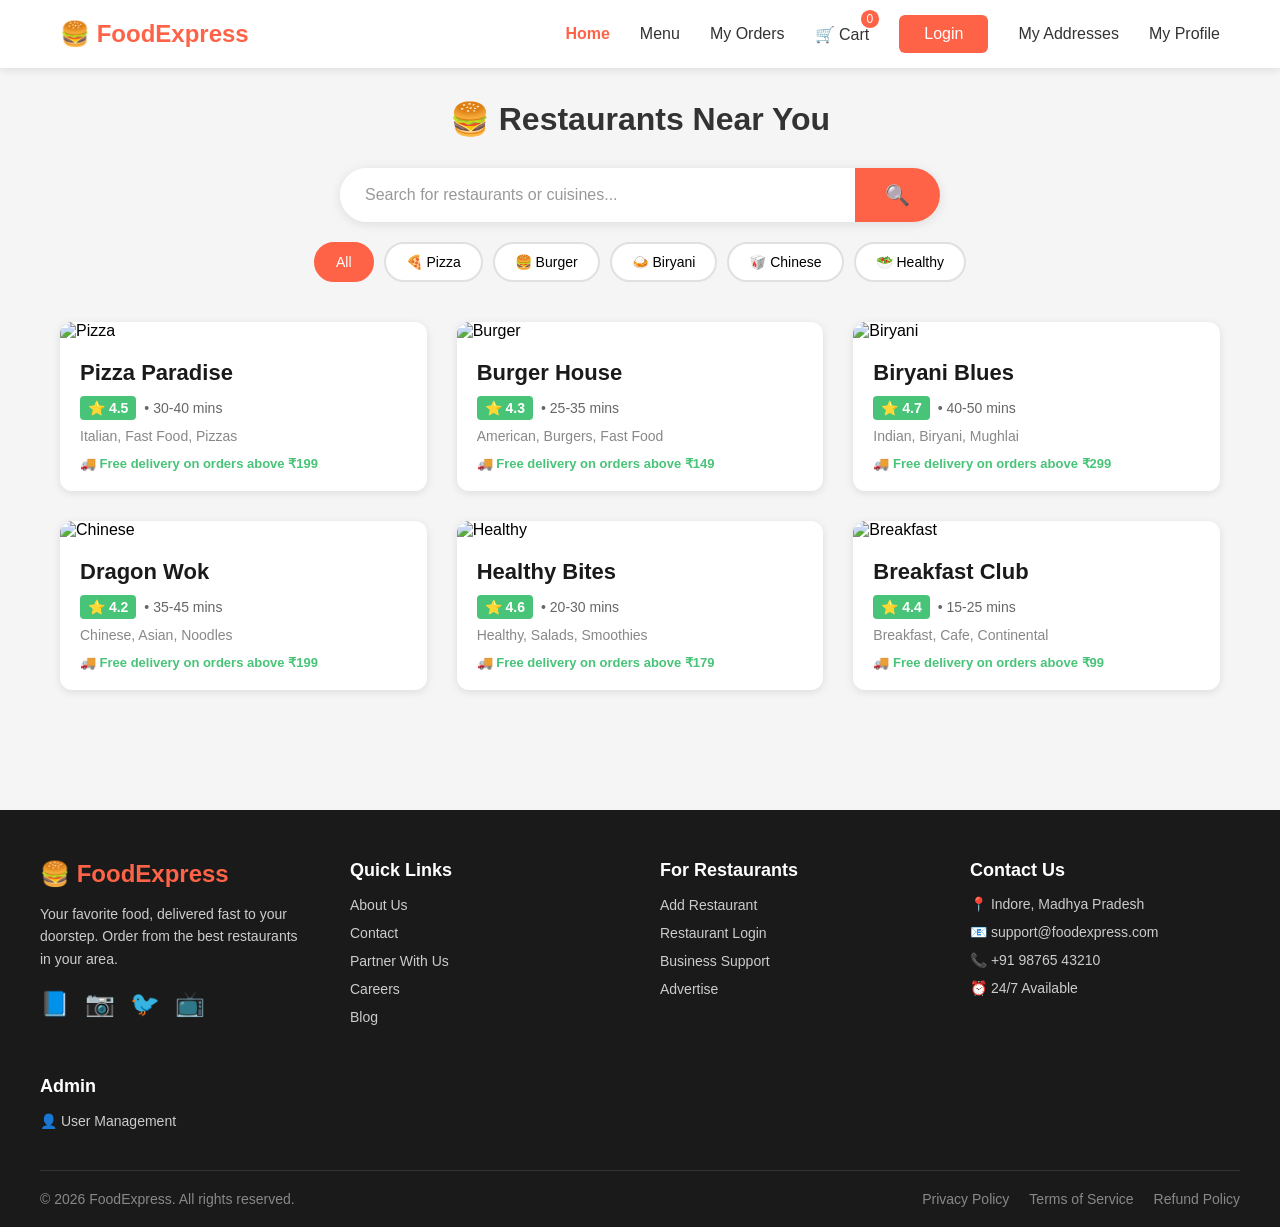
==== index.html @ 0648f010 "Add files via upload" ====
<!DOCTYPE html>
<html lang="en">
<head>
    <meta charset="UTF-8">
    <meta name="viewport" content="width=device-width, initial-scale=1.0">
    <title>My Food Delivery App</title>
    <link rel="stylesheet" href="style.css">
</head>
<body>
    <!-- Navigation Bar -->
    <nav class="navbar">
        <div class="nav-container">
            <div class="logo">
                🍔 FoodExpress
            </div>
            <ul class="nav-menu">
                <li class="nav-item">
                    <a href="#" class="nav-link active">Home</a>
                </li>
                <li class="nav-item">
                    <a href="#" class="nav-link">Menu</a>
                </li>
                <li class="nav-item">
                    <a href="orders.html" class="nav-link">My Orders</a>
                </li>
                <li class="nav-item">
                    <a href="#" class="nav-link cart">
                        🛒 Cart <span class="cart-count">0</span>
                    </a>
                </li>
                <li class="nav-item">
                    <button class="login-btn">Login</button>
                </li>
                <li class="nav-item">
                    <a href="address.html" class="nav-link">My Addresses</a>
                </li>
                <li class="nav-item">
                    <a href="profile.html" class="nav-link">My Profile</a>
                </li>
            </ul>
            <div class="hamburger">
                <span></span>
                <span></span>
                <span></span>
            </div>
        </div>
    </nav>

    <div class="container">
        <h1>🍔 Restaurants Near You</h1>
        
        <!-- Search Bar Section -->
        <div class="search-section">
            <div class="search-bar">
                <input 
                    type="text" 
                    id="searchInput" 
                    placeholder="Search for restaurants or cuisines..."
                    autocomplete="off"
                >
                <button class="search-btn">🔍</button>
            </div>
            <div class="filter-chips">
                <button class="chip active" data-filter="all">All</button>
                <button class="chip" data-filter="pizza">🍕 Pizza</button>
                <button class="chip" data-filter="burger">🍔 Burger</button>
                <button class="chip" data-filter="biryani">🍛 Biryani</button>
                <button class="chip" data-filter="chinese">🥡 Chinese</button>
                <button class="chip" data-filter="healthy">🥗 Healthy</button>
            </div>
        </div>
        
        <div class="restaurant-grid">
            <!-- Restaurant Card 1 -->
            <div class="restaurant-card">
                <img src="https://images.unsplash.com/photo-1513104890138-7c749659a591?w=400" alt="Pizza">
                <div class="card-content">
                    <h2>Pizza Paradise</h2>
                    <div class="rating">
                        <span class="stars">⭐ 4.5</span>
                        <span class="time">• 30-40 mins</span>
                    </div>
                    <p class="cuisine">Italian, Fast Food, Pizzas</p>
                    <p class="delivery">🚚 Free delivery on orders above ₹199</p>
                </div>
            </div>

            <!-- Restaurant Card 2 -->
            <div class="restaurant-card">
                <img src="https://images.unsplash.com/photo-1567620905732-2d1ec7ab7445?w=400" alt="Burger">
                <div class="card-content">
                    <h2>Burger House</h2>
                    <div class="rating">
                        <span class="stars">⭐ 4.3</span>
                        <span class="time">• 25-35 mins</span>
                    </div>
                    <p class="cuisine">American, Burgers, Fast Food</p>
                    <p class="delivery">🚚 Free delivery on orders above ₹149</p>
                </div>
            </div>

            <!-- Restaurant Card 3 -->
            <div class="restaurant-card">
                <img src="https://images.unsplash.com/photo-1565299624946-b28f40a0ae38?w=400" alt="Biryani">
                <div class="card-content">
                    <h2>Biryani Blues</h2>
                    <div class="rating">
                        <span class="stars">⭐ 4.7</span>
                        <span class="time">• 40-50 mins</span>
                    </div>
                    <p class="cuisine">Indian, Biryani, Mughlai</p>
                    <p class="delivery">🚚 Free delivery on orders above ₹299</p>
                </div>
            </div>

            <!-- Restaurant Card 4 -->
            <div class="restaurant-card">
                <img src="https://images.unsplash.com/photo-1562059390-a761a084768e?w=400" alt="Chinese">
                <div class="card-content">
                    <h2>Dragon Wok</h2>
                    <div class="rating">
                        <span class="stars">⭐ 4.2</span>
                        <span class="time">• 35-45 mins</span>
                    </div>
                    <p class="cuisine">Chinese, Asian, Noodles</p>
                    <p class="delivery">🚚 Free delivery on orders above ₹199</p>
                </div>
            </div>

            <!-- Restaurant Card 5 -->
            <div class="restaurant-card">
                <img src="https://images.unsplash.com/photo-1504674900247-0877df9cc836?w=400" alt="Healthy">
                <div class="card-content">
                    <h2>Healthy Bites</h2>
                    <div class="rating">
                        <span class="stars">⭐ 4.6</span>
                        <span class="time">• 20-30 mins</span>
                    </div>
                    <p class="cuisine">Healthy, Salads, Smoothies</p>
                    <p class="delivery">🚚 Free delivery on orders above ₹179</p>
                </div>
            </div>

            <!-- Restaurant Card 6 -->
            <div class="restaurant-card">
                <img src="https://images.unsplash.com/photo-1555939594-58d7cb561ad1?w=400" alt="Breakfast">
                <div class="card-content">
                    <h2>Breakfast Club</h2>
                    <div class="rating">
                        <span class="stars">⭐ 4.4</span>
                        <span class="time">• 15-25 mins</span>
                    </div>
                    <p class="cuisine">Breakfast, Cafe, Continental</p>
                    <p class="delivery">🚚 Free delivery on orders above ₹99</p>
                </div>
            </div>
        </div>
    </div>

    <!-- Footer -->
    <footer class="footer">
        <div class="footer-container">
            <div class="footer-column">
                <h3>🍔 FoodExpress</h3>
                <p>Your favorite food, delivered fast to your doorstep. Order from the best restaurants in your area.</p>
                <div class="social-links">
                    <a href="#" class="social-icon">📘</a>
                    <a href="#" class="social-icon">📷</a>
                    <a href="#" class="social-icon">🐦</a>
                    <a href="#" class="social-icon">📺</a>
                </div>
            </div>

            <div class="footer-column">
                <h4>Quick Links</h4>
                <ul class="footer-links">
                    <li><a href="#">About Us</a></li>
                    <li><a href="#">Contact</a></li>
                    <li><a href="#">Partner With Us</a></li>
                    <li><a href="#">Careers</a></li>
                    <li><a href="#">Blog</a></li>
                </ul>
            </div>

            <div class="footer-column">
                <h4>For Restaurants</h4>
                <ul class="footer-links">
                    <li><a href="#">Add Restaurant</a></li>
                    <li><a href="#">Restaurant Login</a></li>
                    <li><a href="#">Business Support</a></li>
                    <li><a href="#">Advertise</a></li>
                </ul>
            </div>

            <div class="footer-column">
                <h4>Contact Us</h4>
                <ul class="footer-contact">
                    <li>📍 Indore, Madhya Pradesh</li>
                    <li>📧 support@foodexpress.com</li>
                    <li>📞 +91 98765 43210</li>
                    <li>⏰ 24/7 Available</li>
                </ul>
            </div>

            <!-- Add this inside your footer-column or create a new one -->
             <div class="footer-column">
                <h4>Admin</h4>
                <ul class="footer-links">
                    <li><a href="admin.html">👤 User Management</a></li>
                </ul>
             </div>


        </div>

        <div class="footer-bottom">
            <p>&copy; 2026 FoodExpress. All rights reserved.</p>
            <div class="footer-bottom-links">
                <a href="#">Privacy Policy</a>
                <a href="#">Terms of Service</a>
                <a href="#">Refund Policy</a>
            </div>
        </div>
    </footer>

    <!-- Login Modal -->
    <div id="loginModal" class="modal" style="display: none;">
        <div class="modal-content login-modal-content">
            <div class="modal-header">
                <h2>Login / Sign Up</h2>
                <span class="close" onclick="closeLoginModal()">&times;</span>
            </div>
            
            <div class="modal-body">
                <!-- Google Sign In Button -->
                
                
                <!-- Email/Password Form -->
                <form id="loginForm" onsubmit="event.preventDefault();">
                    <input type="email" id="loginEmail" placeholder="Email" required>
                    <input type="password" id="loginPassword" placeholder="Password (min 6 characters)" required>
                    
                    <div class="login-buttons">
                        <button type="button" class="login-submit-btn" onclick="signInWithEmail()">Login</button>
                        <button type="button" class="signup-submit-btn" onclick="signUpWithEmail()">Sign Up</button>
                    </div>
                </form>
                
                <p class="login-note">By continuing, you agree to our Terms of Service and Privacy Policy</p>
            </div>
        </div>
    </div>

<!-- Login Modal -->
    <div id="loginModal" class="modal" style="display: none;">
        <div class="modal-content login-modal-content">
            <div class="modal-header">
                <h2>Login / Sign Up</h2>
                <span class="close" onclick="closeLoginModal()">&times;</span>
            </div>
            
            <div class="modal-body">
                <p style="color: #666; margin-bottom: 20px; font-size: 14px;">
                    Create an account or login to save your orders and cart
                </p>
                
                <!-- Email/Password Form -->
                <form id="loginForm" onsubmit="event.preventDefault();">
                    <input type="email" id="loginEmail" placeholder="Email" required>
                    <input type="password" id="loginPassword" placeholder="Password (min 6 characters)" required>
                    
                    <div class="login-buttons">
                        <button type="button" class="login-submit-btn" onclick="signInWithEmail()">Login</button>
                        <button type="button" class="signup-submit-btn" onclick="signUpWithEmail()">Sign Up</button>
                    </div>
                </form>
                
                <p class="login-note">Your data is stored locally in your browser</p>
            </div>
        </div>
    </div>

    <!-- Simple Auth System (No Firebase!) -->
    <script src="auth.js"></script>
    <script src="script.js"></script>
</body>
</html>
---- style.css ----
/* Reset and basic styling */
* {
    margin: 0;
    padding: 0;
    box-sizing: border-box;
}

body {
    font-family: Arial, sans-serif;
    background-color: #f5f5f5;
    padding-top: 80px; /* Space for fixed navbar */
}

/* Navigation Bar */
.navbar {
    background-color: white;
    box-shadow: 0 2px 8px rgba(0,0,0,0.1);
    position: fixed;
    top: 0;
    left: 0;
    right: 0;
    z-index: 1000;
}

.nav-container {
    max-width: 1200px;
    margin: 0 auto;
    display: flex;
    justify-content: space-between;
    align-items: center;
    padding: 15px 20px;
}

.logo {
    font-size: 24px;
    font-weight: bold;
    color: #ff6347;
}

.nav-menu {
    display: flex;
    list-style: none;
    gap: 30px;
    align-items: center;
}

.nav-item {
    position: relative;
}
/* Search Section */
.search-section {
    margin-bottom: 40px;
}

.search-bar {
    display: flex;
    max-width: 600px;
    margin: 0 auto 20px;
    background: white;
    border-radius: 30px;
    overflow: hidden;
    box-shadow: 0 2px 12px rgba(0,0,0,0.1);
}

#searchInput {
    flex: 1;
    border: none;
    padding: 15px 25px;
    font-size: 16px;
    outline: none;
}

#searchInput::placeholder {
    color: #999;
}

.search-btn {
    background-color: #ff6347;
    color: white;
    border: none;
    padding: 15px 30px;
    font-size: 20px;
    cursor: pointer;
    transition: background-color 0.3s ease;
}

.search-btn:hover {
    background-color: #ff4520;
}

/* Filter Chips */
.filter-chips {
    display: flex;
    gap: 10px;
    justify-content: center;
    flex-wrap: wrap;
}

.chip {
    background-color: white;
    border: 2px solid #e0e0e0;
    padding: 10px 20px;
    border-radius: 25px;
    font-size: 14px;
    cursor: pointer;
    transition: all 0.3s ease;
}

.chip:hover {
    border-color: #ff6347;
    transform: translateY(-2px);
}

.chip.active {
    background-color: #ff6347;
    color: white;
    border-color: #ff6347;
}

/* Hidden class for filtering */
.hidden {
    display: none !important;
}
.nav-link {
    text-decoration: none;
    color: #333;
    font-size: 16px;
    transition: color 0.3s ease;
    padding: 8px 0;
}

.nav-link:hover {
    color: #ff6347;
}

.nav-link.active {
    color: #ff6347;
    font-weight: bold;
}

.cart {
    position: relative;
}

.cart-count {
    background-color: #ff6347;
    color: white;
    border-radius: 50%;
    padding: 2px 6px;
    font-size: 12px;
    position: absolute;
    top: -8px;
    right: -10px;
}

.login-btn {
    background-color: #ff6347;
    color: white;
    border: none;
    padding: 10px 25px;
    border-radius: 6px;
    font-size: 16px;
    cursor: pointer;
    transition: background-color 0.3s ease;
}

.login-btn:hover {
    background-color: #ff4520;
}

/* Hamburger Menu (for mobile) */
.hamburger {
    display: none;
    flex-direction: column;
    cursor: pointer;
}

.hamburger span {
    width: 25px;
    height: 3px;
    background-color: #333;
    margin: 3px 0;
    transition: 0.3s;
}

/* Container */
.container {
    max-width: 1200px;
    margin: 0 auto;
    padding: 20px;
}

h1 {
    color: #333;
    margin-bottom: 30px;
    font-size: 32px;
    text-align: center;
}

/* Grid Layout for Restaurant Cards */
.restaurant-grid {
    display: grid;
    grid-template-columns: repeat(auto-fill, minmax(350px, 1fr));
    gap: 30px;
    margin-bottom: 40px;
}

/* Restaurant Card Styling */
.restaurant-card {
    background: white;
    border-radius: 12px;
    overflow: hidden;
    box-shadow: 0 2px 8px rgba(0,0,0,0.1);
    transition: transform 0.3s ease, box-shadow 0.3s ease;
    cursor: pointer;
}

.restaurant-card:hover {
    transform: translateY(-5px);
    box-shadow: 0 4px 16px rgba(0,0,0,0.15);
}

.restaurant-card img {
    width: 100%;
    height: 220px;
    object-fit: cover;
}

.card-content {
    padding: 20px;
}

.card-content h2 {
    color: #1a1a1a;
    font-size: 22px;
    margin-bottom: 10px;
}

.rating {
    display: flex;
    align-items: center;
    margin-bottom: 8px;
    color: #666;
}

.stars {
    background-color: #48c479;
    color: white;
    padding: 4px 8px;
    border-radius: 4px;
    font-size: 14px;
    margin-right: 8px;
    font-weight: bold;
}

.time {
    font-size: 14px;
}

.cuisine {
    color: #888;
    font-size: 14px;
    margin-bottom: 12px;
}

.delivery {
    color: #48c479;
    font-size: 13px;
    font-weight: bold;
}

/* Responsive Design */
@media (max-width: 768px) {
    .nav-menu {
        display: none;
    }
    
    .hamburger {
        display: flex;
    }
    
    .restaurant-grid {
        grid-template-columns: 1fr;
    }
    
    h1 {
        font-size: 24px;
    }
}
/* Footer Styling */
.footer {
    background-color: #1a1a1a;
    color: #ffffff;
    padding: 50px 20px 20px;
    margin-top: 60px;
}

.footer-container {
    max-width: 1200px;
    margin: 0 auto;
    display: grid;
    grid-template-columns: repeat(auto-fit, minmax(250px, 1fr));
    gap: 40px;
    margin-bottom: 30px;
}

.footer-column h3 {
    color: #ff6347;
    font-size: 24px;
    margin-bottom: 15px;
}

.footer-column h4 {
    color: #ffffff;
    font-size: 18px;
    margin-bottom: 15px;
}

.footer-column p {
    color: #cccccc;
    line-height: 1.6;
    margin-bottom: 20px;
    font-size: 14px;
}

.social-links {
    display: flex;
    gap: 15px;
}

.social-icon {
    font-size: 24px;
    text-decoration: none;
    transition: transform 0.3s ease;
    display: inline-block;
}

.social-icon:hover {
    transform: scale(1.2);
}

.footer-links {
    list-style: none;
}

.footer-links li {
    margin-bottom: 10px;
}

.footer-links a {
    color: #cccccc;
    text-decoration: none;
    font-size: 14px;
    transition: color 0.3s ease;
}

.footer-links a:hover {
    color: #ff6347;
}

.footer-contact {
    list-style: none;
}

.footer-contact li {
    color: #cccccc;
    margin-bottom: 12px;
    font-size: 14px;
}

/* Footer Bottom */
.footer-bottom {
    border-top: 1px solid #333;
    padding-top: 20px;
    max-width: 1200px;
    margin: 0 auto;
    display: flex;
    justify-content: space-between;
    align-items: center;
    flex-wrap: wrap;
    gap: 20px;
}

.footer-bottom p {
    color: #888;
    font-size: 14px;
    margin: 0;
}

.footer-bottom-links {
    display: flex;
    gap: 20px;
}

.footer-bottom-links a {
    color: #888;
    text-decoration: none;
    font-size: 14px;
    transition: color 0.3s ease;
}

.footer-bottom-links a:hover {
    color: #ff6347;
}

/* Responsive Footer */
@media (max-width: 768px) {
    .footer-container {
        grid-template-columns: 1fr;
        gap: 30px;
    }
    
    .footer-bottom {
        flex-direction: column;
        text-align: center;
    }
    
    .footer-bottom-links {
        flex-direction: column;
        gap: 10px;
    }
}
/* Modal Base Styles - FIXED */
.modal {
    display: none; /* Hidden by default */
    position: fixed;
    z-index: 99999;
    left: 0;
    top: 0;
    width: 100%;
    height: 100%;
    background-color: rgba(0,0,0,0.5);
    align-items: center;
    justify-content: center;
}

/* When modal has inline style display:flex, show it */
#loginModal[style*="display: flex"] {
    display: flex !important;
}

.modal-content {
    background-color: white;
    border-radius: 12px;
    width: 90%;
    max-width: 500px;
    max-height: 90vh;
    overflow-y: auto;
    box-shadow: 0 10px 40px rgba(0,0,0,0.3);
    position: relative;
    margin: auto;
}

.modal-header {
    padding: 20px 25px;
    border-bottom: 1px solid #f0f0f0;
    display: flex;
    justify-content: space-between;
    align-items: center;
}

.modal-header h2 {
    margin: 0;
    font-size: 24px;
}

.close {
    font-size: 32px;
    font-weight: bold;
    color: #999;
    cursor: pointer;
    line-height: 1;
}

.close:hover {
    color: #333;
}

.modal-body {
    padding: 25px;
}

/* Login Modal Specific Styles */
.login-modal-content {
    max-width: 450px;
}

#loginForm input {
    width: 100%;
    padding: 12px;
    margin-bottom: 15px;
    border: 1px solid #ddd;
    border-radius: 8px;
    font-size: 14px;
    box-sizing: border-box;
}

#loginForm input:focus {
    outline: none;
    border-color: #ff6347;
}

.login-buttons {
    display: grid;
    grid-template-columns: 1fr 1fr;
    gap: 10px;
    margin-bottom: 15px;
}

.login-submit-btn,
.signup-submit-btn {
    padding: 12px;
    border: none;
    border-radius: 8px;
    font-size: 16px;
    font-weight: bold;
    cursor: pointer;
    transition: all 0.3s ease;
}

.login-submit-btn {
    background-color: #ff6347;
    color: white;
}

.login-submit-btn:hover {
    background-color: #ff4520;
}

.signup-submit-btn {
    background-color: white;
    color: #ff6347;
    border: 2px solid #ff6347;
}

.signup-submit-btn:hover {
    background-color: #fff5f3;
}

.login-note {
    font-size: 12px;
    color: #888;
    text-align: center;
    margin-top: 15px;
}
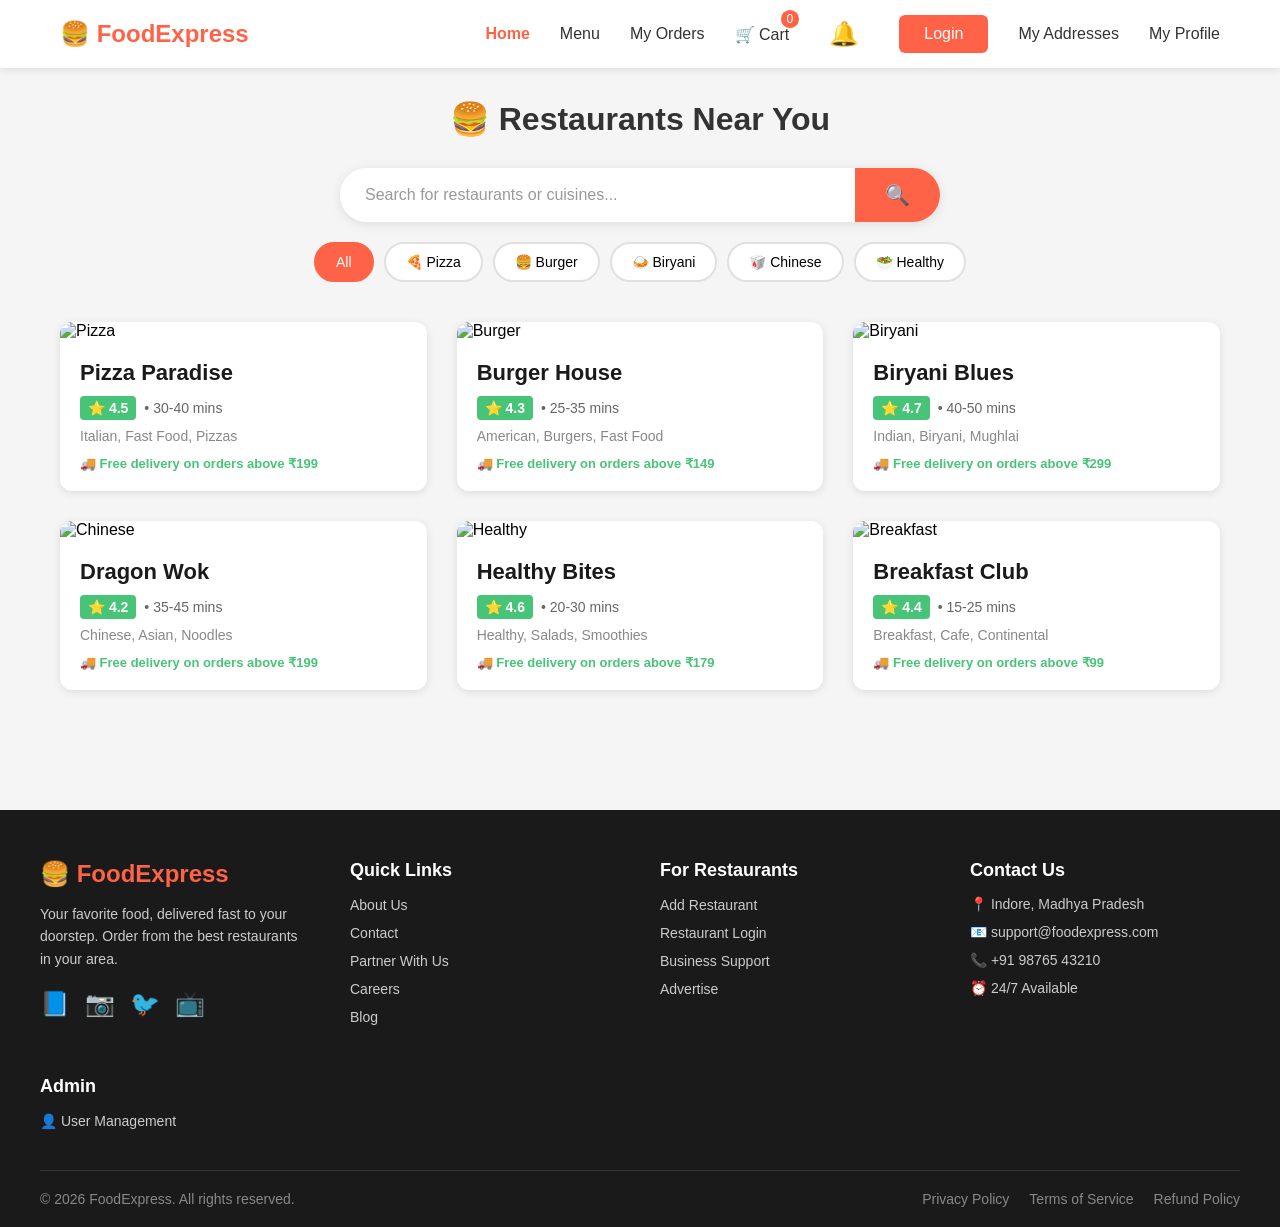
==== commit 735d9499: "Add files via upload" ====
--- a/index.html
+++ b/index.html
@@ -5,6 +5,7 @@
     <meta name="viewport" content="width=device-width, initial-scale=1.0">
     <title>My Food Delivery App</title>
     <link rel="stylesheet" href="style.css">
+    <link rel="stylesheet" href="notification-styles.css">
 </head>
 <body>
     <!-- Navigation Bar -->
@@ -28,6 +29,27 @@
                         🛒 Cart <span class="cart-count">0</span>
                     </a>
                 </li>
+                <!-- Notification Bell -->
+<li class="nav-item">
+    <div class="notification-wrapper">
+        <button class="notification-bell" onclick="toggleNotificationDropdown()">
+            🔔
+            <span class="notification-badge" id="notificationBadge" style="display: none;">0</span>
+        </button>
+        <div class="notification-dropdown" id="notificationDropdown">
+            <div class="notification-header">
+                <h3>🔔 Notifications</h3>
+                <div class="notification-header-actions">
+                    <button class="notification-header-btn" onclick="markAllNotificationsRead()">Mark all read</button>
+                    <button class="notification-header-btn" onclick="clearAllNotifications()">Clear</button>
+                </div>
+            </div>
+            <div class="notification-list" id="notificationList">
+                <!-- Notifications will be loaded here -->
+            </div>
+        </div>
+    </div>
+</li>
                 <li class="nav-item">
                     <button class="login-btn">Login</button>
                 </li>
@@ -283,5 +305,6 @@
     <!-- Simple Auth System (No Firebase!) -->
     <script src="auth.js"></script>
     <script src="script.js"></script>
+    <script src="notifications.js"></script>
 </body>
 </html>   
--- a/notification-styles.css
+++ b/notification-styles.css
@@ -0,0 +1,247 @@
+/* Notification Bell in Navbar */
+.notification-wrapper {
+    position: relative;
+    display: inline-block;
+}
+
+.notification-bell {
+    background: none;
+    border: none;
+    font-size: 24px;
+    cursor: pointer;
+    position: relative;
+    padding: 5px 10px;
+    transition: transform 0.3s;
+}
+
+.notification-bell:hover {
+    transform: scale(1.1);
+}
+
+.notification-badge {
+    position: absolute;
+    top: 0;
+    right: 0;
+    background-color: #ff6347;
+    color: white;
+    font-size: 10px;
+    font-weight: bold;
+    min-width: 18px;
+    height: 18px;
+    border-radius: 50%;
+    display: flex;
+    align-items: center;
+    justify-content: center;
+    border: 2px solid white;
+}
+
+/* Notification Dropdown */
+.notification-dropdown {
+    position: absolute;
+    top: 100%;
+    right: 0;
+    width: 350px;
+    max-height: 450px;
+    background: white;
+    border-radius: 12px;
+    box-shadow: 0 4px 20px rgba(0,0,0,0.15);
+    z-index: 99999;
+    display: none;
+    overflow: hidden;
+}
+
+.notification-header {
+    display: flex;
+    justify-content: space-between;
+    align-items: center;
+    padding: 15px 20px;
+    border-bottom: 1px solid #f0f0f0;
+    background: linear-gradient(135deg, #667eea 0%, #764ba2 100%);
+    color: white;
+}
+
+.notification-header h3 {
+    margin: 0;
+    font-size: 16px;
+}
+
+.notification-header-actions {
+    display: flex;
+    gap: 10px;
+}
+
+.notification-header-btn {
+    background: rgba(255,255,255,0.2);
+    border: none;
+    color: white;
+    padding: 5px 10px;
+    border-radius: 5px;
+    font-size: 12px;
+    cursor: pointer;
+    transition: background 0.3s;
+}
+
+.notification-header-btn:hover {
+    background: rgba(255,255,255,0.3);
+}
+
+/* Notification List */
+.notification-list {
+    max-height: 350px;
+    overflow-y: auto;
+}
+
+.notification-item {
+    display: flex;
+    align-items: flex-start;
+    gap: 12px;
+    padding: 15px 20px;
+    border-bottom: 1px solid #f0f0f0;
+    cursor: pointer;
+    transition: background 0.3s;
+    position: relative;
+}
+
+.notification-item:hover {
+    background-color: #f9f9f9;
+}
+
+.notification-item.unread {
+    background-color: #fff5f3;
+}
+
+.notification-item.unread:hover {
+    background-color: #ffebe6;
+}
+
+.notification-icon {
+    font-size: 24px;
+    flex-shrink: 0;
+}
+
+.notification-content {
+    flex: 1;
+    min-width: 0;
+}
+
+.notification-title {
+    font-weight: bold;
+    color: #333;
+    font-size: 14px;
+    margin-bottom: 4px;
+}
+
+.notification-message {
+    color: #666;
+    font-size: 13px;
+    line-height: 1.4;
+    margin-bottom: 4px;
+    overflow: hidden;
+    text-overflow: ellipsis;
+    display: -webkit-box;
+    -webkit-line-clamp: 2;
+    -webkit-box-orient: vertical;
+}
+
+.notification-time {
+    color: #999;
+    font-size: 11px;
+}
+
+.notification-dot {
+    width: 8px;
+    height: 8px;
+    background-color: #ff6347;
+    border-radius: 50%;
+    flex-shrink: 0;
+    margin-top: 5px;
+}
+
+/* Empty State */
+.notification-empty {
+    text-align: center;
+    padding: 40px 20px;
+    color: #888;
+}
+
+.notification-empty-icon {
+    font-size: 50px;
+    margin-bottom: 10px;
+    opacity: 0.5;
+}
+
+.notification-empty p {
+    margin: 0;
+    font-size: 14px;
+}
+
+/* Notification Toast */
+.notification-toast {
+    position: fixed;
+    top: -100px;
+    right: 20px;
+    background: white;
+    border-radius: 12px;
+    box-shadow: 0 4px 20px rgba(0,0,0,0.2);
+    display: flex;
+    align-items: center;
+    gap: 12px;
+    padding: 15px 20px;
+    max-width: 350px;
+    z-index: 999999;
+    transition: top 0.3s ease;
+    border-left: 4px solid #ff6347;
+}
+
+.notification-toast.show {
+    top: 20px;
+}
+
+.toast-icon {
+    font-size: 28px;
+    flex-shrink: 0;
+}
+
+.toast-content {
+    flex: 1;
+    min-width: 0;
+}
+
+.toast-title {
+    font-weight: bold;
+    color: #333;
+    font-size: 14px;
+    margin-bottom: 3px;
+}
+
+.toast-message {
+    color: #666;
+    font-size: 13px;
+    line-height: 1.3;
+}
+
+.toast-close {
+    font-size: 24px;
+    color: #999;
+    cursor: pointer;
+    line-height: 1;
+    padding: 0 5px;
+}
+
+.toast-close:hover {
+    color: #333;
+}
+
+/* Responsive */
+@media (max-width: 768px) {
+    .notification-dropdown {
+        width: 300px;
+        right: -50px;
+    }
+    
+    .notification-toast {
+        right: 10px;
+        left: 10px;
+        max-width: none;
+    }
+}
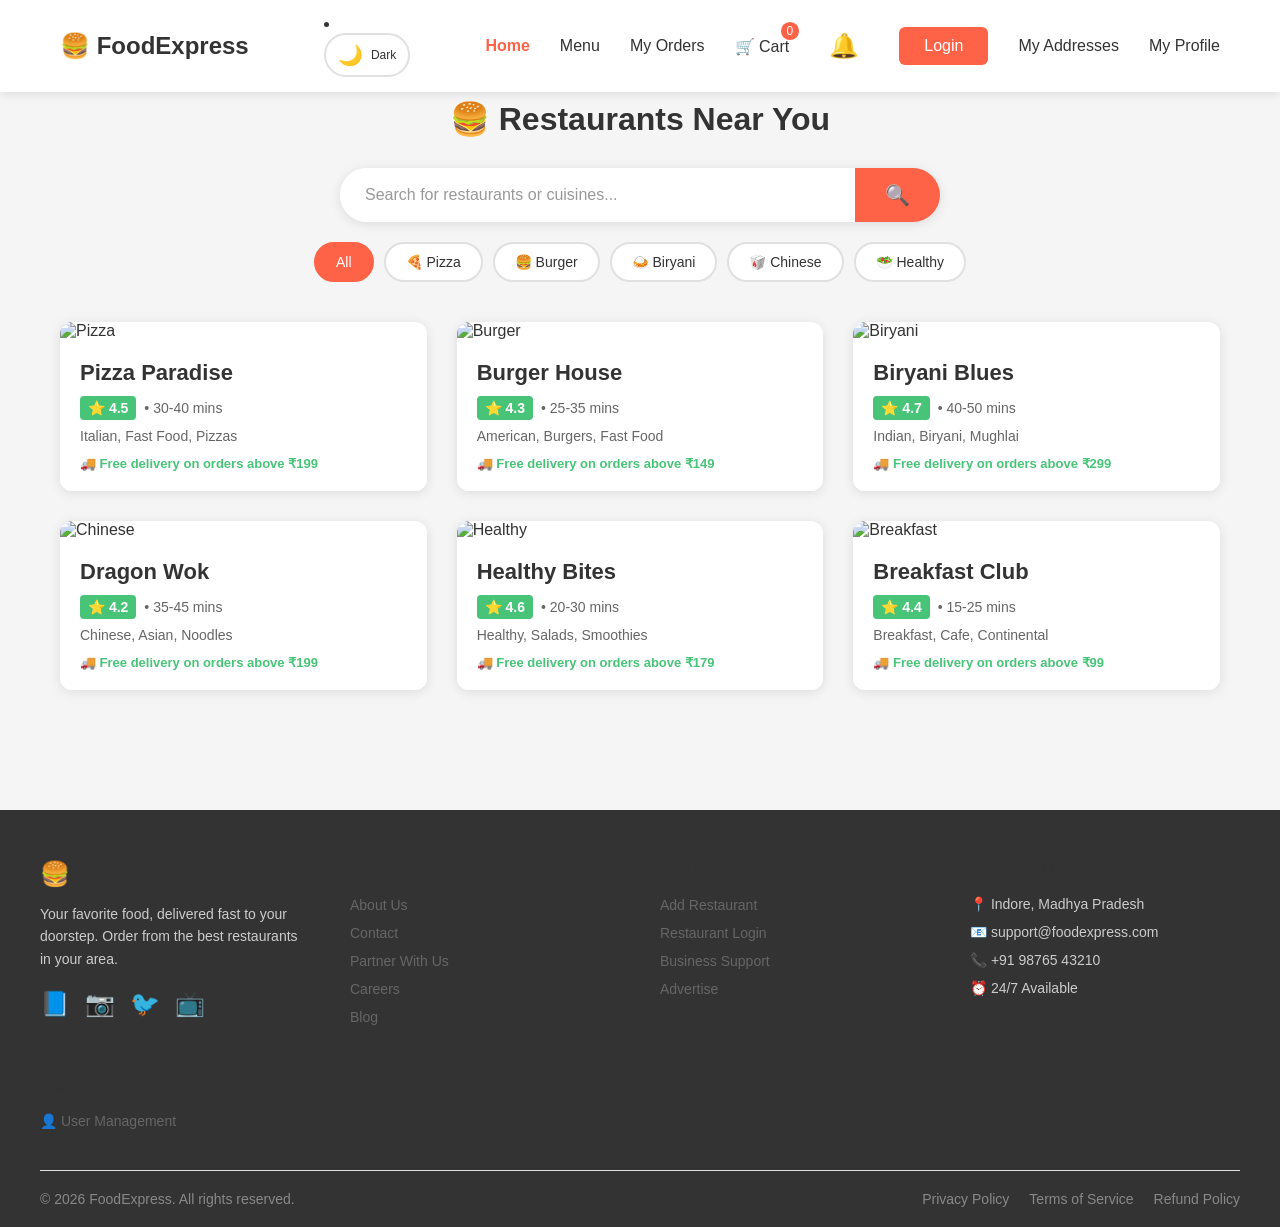
==== commit 4de6fcf5: "Add files via upload" ====
--- a/index.html
+++ b/index.html
@@ -6,6 +6,7 @@
     <title>My Food Delivery App</title>
     <link rel="stylesheet" href="style.css">
     <link rel="stylesheet" href="notification-styles.css">
+    <link rel="stylesheet" href="dark-mode.css">
 </head>
 <body>
     <!-- Navigation Bar -->
@@ -14,6 +15,13 @@
             <div class="logo">
                 🍔 FoodExpress
             </div>
+            <!-- Theme Toggle -->
+<li class="nav-item">
+    <button class="theme-toggle" onclick="toggleTheme()" title="Toggle Dark/Light Mode">
+        <span class="theme-toggle-icon" id="themeToggleIcon">🌙</span>
+        <span class="theme-toggle-text" id="themeToggleText">Dark</span>
+    </button>
+</li>
             <ul class="nav-menu">
                 <li class="nav-item">
                     <a href="#" class="nav-link active">Home</a>
@@ -306,5 +314,6 @@
     <script src="auth.js"></script>
     <script src="script.js"></script>
     <script src="notifications.js"></script>
+    <script src="dark-mode.js"></script>
 </body>
 </html>   
--- a/dark-mode.css
+++ b/dark-mode.css
@@ -0,0 +1,505 @@
+/* ==================== DARK MODE STYLES ==================== */
+
+/* CSS Variables for Theme Colors */
+:root {
+    /* Light Mode (Default) */
+    --bg-primary: #ffffff;
+    --bg-secondary: #f5f5f5;
+    --bg-card: #ffffff;
+    --bg-navbar: #ffffff;
+    --bg-footer: #333333;
+    --bg-modal: #ffffff;
+    --bg-input: #ffffff;
+    
+    --text-primary: #333333;
+    --text-secondary: #666666;
+    --text-muted: #888888;
+    --text-inverse: #ffffff;
+    
+    --border-color: #e0e0e0;
+    --shadow-color: rgba(0, 0, 0, 0.1);
+    
+    --accent-color: #ff6347;
+    --accent-hover: #ff4520;
+    
+    --success-color: #48c479;
+    --warning-color: #ffc107;
+    --danger-color: #ff4444;
+}
+
+/* Dark Mode Variables */
+[data-theme="dark"] {
+    --bg-primary: #1a1a2e;
+    --bg-secondary: #16213e;
+    --bg-card: #1f2940;
+    --bg-navbar: #0f0f1a;
+    --bg-footer: #0a0a14;
+    --bg-modal: #1f2940;
+    --bg-input: #2a3a5a;
+    
+    --text-primary: #e8e8e8;
+    --text-secondary: #b0b0b0;
+    --text-muted: #808080;
+    --text-inverse: #1a1a2e;
+    
+    --border-color: #3a4a6a;
+    --shadow-color: rgba(0, 0, 0, 0.3);
+}
+
+/* ==================== THEME TOGGLE BUTTON ==================== */
+
+.theme-toggle {
+    background: none;
+    border: 2px solid var(--border-color);
+    border-radius: 50px;
+    padding: 8px 12px;
+    cursor: pointer;
+    display: flex;
+    align-items: center;
+    gap: 8px;
+    font-size: 18px;
+    transition: all 0.3s ease;
+    color: var(--text-primary);
+    background-color: var(--bg-card);
+}
+
+.theme-toggle:hover {
+    border-color: var(--accent-color);
+    transform: scale(1.05);
+}
+
+.theme-toggle-icon {
+    font-size: 20px;
+    transition: transform 0.5s ease;
+}
+
+[data-theme="dark"] .theme-toggle-icon {
+    transform: rotate(360deg);
+}
+
+.theme-toggle-text {
+    font-size: 12px;
+    font-weight: 500;
+    display: none;
+}
+
+@media (min-width: 768px) {
+    .theme-toggle-text {
+        display: inline;
+    }
+}
+
+/* ==================== APPLY THEME TO ELEMENTS ==================== */
+
+/* Body */
+body {
+    background-color: var(--bg-secondary);
+    color: var(--text-primary);
+    transition: background-color 0.3s ease, color 0.3s ease;
+}
+
+/* Navbar */
+.navbar {
+    background-color: var(--bg-navbar);
+    box-shadow: 0 2px 10px var(--shadow-color);
+    transition: background-color 0.3s ease;
+}
+
+.nav-link {
+    color: var(--text-primary) !important;
+}
+
+.nav-link:hover {
+    color: var(--accent-color) !important;
+}
+
+.nav-link.active {
+    color: var(--accent-color) !important;
+}
+
+.logo {
+    color: var(--text-primary);
+}
+
+/* Container */
+.container {
+    background-color: var(--bg-secondary);
+}
+
+.container h1 {
+    color: var(--text-primary);
+}
+
+/* Restaurant Cards */
+.restaurant-card {
+    background-color: var(--bg-card);
+    box-shadow: 0 2px 12px var(--shadow-color);
+    transition: background-color 0.3s ease, box-shadow 0.3s ease;
+}
+
+.restaurant-card:hover {
+    box-shadow: 0 4px 20px var(--shadow-color);
+}
+
+.restaurant-card h2 {
+    color: var(--text-primary);
+}
+
+.restaurant-card .cuisine {
+    color: var(--text-secondary);
+}
+
+.restaurant-card .delivery {
+    color: var(--success-color);
+}
+
+.card-content {
+    background-color: var(--bg-card);
+}
+
+/* Search Section */
+.search-section {
+    background-color: var(--bg-secondary);
+}
+
+.search-bar input {
+    background-color: var(--bg-input);
+    color: var(--text-primary);
+    border-color: var(--border-color);
+}
+
+.search-bar input::placeholder {
+    color: var(--text-muted);
+}
+
+.search-bar input:focus {
+    border-color: var(--accent-color);
+}
+
+/* Filter Chips */
+.chip {
+    background-color: var(--bg-card);
+    color: var(--text-primary);
+    border-color: var(--border-color);
+}
+
+.chip:hover {
+    border-color: var(--accent-color);
+}
+
+.chip.active {
+    background-color: var(--accent-color);
+    color: white;
+    border-color: var(--accent-color);
+}
+
+/* Footer */
+.footer {
+    background-color: var(--bg-footer);
+    color: var(--text-secondary);
+}
+
+.footer h3, .footer h4 {
+    color: var(--text-primary);
+}
+
+.footer-links a {
+    color: var(--text-secondary);
+}
+
+.footer-links a:hover {
+    color: var(--accent-color);
+}
+
+.footer-bottom {
+    border-top-color: var(--border-color);
+}
+
+/* Modals */
+.modal-content {
+    background-color: var(--bg-modal);
+    color: var(--text-primary);
+}
+
+.modal-header {
+    border-bottom-color: var(--border-color);
+}
+
+.modal-header h2 {
+    color: var(--text-primary);
+}
+
+/* Forms & Inputs */
+input, textarea, select {
+    background-color: var(--bg-input);
+    color: var(--text-primary);
+    border-color: var(--border-color);
+}
+
+input:focus, textarea:focus, select:focus {
+    border-color: var(--accent-color);
+}
+
+input::placeholder, textarea::placeholder {
+    color: var(--text-muted);
+}
+
+/* Buttons */
+.login-btn {
+    background-color: var(--accent-color);
+    color: white;
+}
+
+.login-btn:hover {
+    background-color: var(--accent-hover);
+}
+
+/* Menu Items */
+.menu-item {
+    background-color: var(--bg-card);
+    border-color: var(--border-color);
+}
+
+.menu-item h3 {
+    color: var(--text-primary);
+}
+
+.menu-item .item-description {
+    color: var(--text-secondary);
+}
+
+/* Cart Summary */
+.cart-summary {
+    background-color: var(--bg-card);
+    box-shadow: 0 2px 12px var(--shadow-color);
+}
+
+.cart-summary h3 {
+    color: var(--text-primary);
+}
+
+.cart-item {
+    border-bottom-color: var(--border-color);
+}
+
+/* Restaurant Header */
+.restaurant-header {
+    background: linear-gradient(135deg, var(--bg-card) 0%, var(--bg-secondary) 100%);
+}
+
+.restaurant-header h1 {
+    color: var(--text-primary);
+}
+
+.restaurant-header p {
+    color: var(--text-secondary);
+}
+
+/* Reviews Section */
+.reviews-section {
+    background-color: var(--bg-card);
+}
+
+.reviews-section h2 {
+    color: var(--text-primary);
+}
+
+.review-card {
+    border-bottom-color: var(--border-color);
+}
+
+.reviewer-name {
+    color: var(--text-primary);
+}
+
+.review-text {
+    color: var(--text-secondary);
+}
+
+/* Orders Page */
+.order-card {
+    background-color: var(--bg-card);
+    box-shadow: 0 2px 12px var(--shadow-color);
+}
+
+.order-body {
+    background-color: var(--bg-card);
+}
+
+.order-restaurant {
+    color: var(--text-primary);
+}
+
+.order-item {
+    color: var(--text-secondary);
+}
+
+/* Address Page */
+.address-card {
+    background-color: var(--bg-card);
+    box-shadow: 0 2px 12px var(--shadow-color);
+}
+
+.address-details {
+    color: var(--text-secondary);
+}
+
+.address-name {
+    color: var(--text-primary);
+}
+
+/* Profile Page */
+.profile-card {
+    background-color: var(--bg-card);
+    box-shadow: 0 2px 12px var(--shadow-color);
+}
+
+.profile-card-body {
+    background-color: var(--bg-card);
+}
+
+.profile-section-title {
+    color: var(--text-primary);
+}
+
+.profile-info-label {
+    color: var(--text-muted);
+}
+
+.profile-info-value {
+    color: var(--text-primary);
+}
+
+.quick-link {
+    background-color: var(--bg-secondary);
+    color: var(--text-primary);
+}
+
+.quick-link:hover {
+    background-color: var(--bg-input);
+}
+
+.danger-zone {
+    background-color: rgba(255, 68, 68, 0.1);
+    border-color: rgba(255, 68, 68, 0.3);
+}
+
+/* Stat Items */
+.stat-item {
+    border-color: var(--border-color);
+}
+
+.stat-number {
+    color: var(--accent-color);
+}
+
+.stat-label {
+    color: var(--text-muted);
+}
+
+/* Notifications */
+.notification-dropdown {
+    background-color: var(--bg-card);
+    box-shadow: 0 4px 20px var(--shadow-color);
+}
+
+.notification-item {
+    border-bottom-color: var(--border-color);
+}
+
+.notification-item:hover {
+    background-color: var(--bg-secondary);
+}
+
+.notification-item.unread {
+    background-color: rgba(255, 99, 71, 0.1);
+}
+
+.notification-title {
+    color: var(--text-primary);
+}
+
+.notification-message {
+    color: var(--text-secondary);
+}
+
+.notification-time {
+    color: var(--text-muted);
+}
+
+.notification-toast {
+    background-color: var(--bg-card);
+    box-shadow: 0 4px 20px var(--shadow-color);
+}
+
+.toast-title {
+    color: var(--text-primary);
+}
+
+.toast-message {
+    color: var(--text-secondary);
+}
+
+/* Admin Panel */
+.admin-container {
+    background-color: var(--bg-card);
+}
+
+.admin-header h1 {
+    color: var(--text-primary);
+}
+
+.users-table th {
+    background-color: var(--accent-color);
+}
+
+.users-table td {
+    color: var(--text-primary);
+    border-bottom-color: var(--border-color);
+}
+
+.users-table tr:hover {
+    background-color: var(--bg-secondary);
+}
+
+/* Login Required / No Data Messages */
+.login-required, .no-orders, .no-address, .no-reviews {
+    background-color: var(--bg-card);
+}
+
+.login-required h2, .no-orders h2, .no-address h2 {
+    color: var(--text-primary);
+}
+
+.login-required p, .no-orders p, .no-address p {
+    color: var(--text-secondary);
+}
+
+/* Scrollbar (for WebKit browsers) */
+[data-theme="dark"] ::-webkit-scrollbar {
+    width: 8px;
+    height: 8px;
+}
+
+[data-theme="dark"] ::-webkit-scrollbar-track {
+    background: var(--bg-secondary);
+}
+
+[data-theme="dark"] ::-webkit-scrollbar-thumb {
+    background: var(--border-color);
+    border-radius: 4px;
+}
+
+[data-theme="dark"] ::-webkit-scrollbar-thumb:hover {
+    background: var(--text-muted);
+}
+
+/* Smooth Transition for All Elements */
+* {
+    transition: background-color 0.3s ease, border-color 0.3s ease, color 0.3s ease;
+}
+
+/* Prevent transition on page load */
+.no-transition * {
+    transition: none !important;
+}
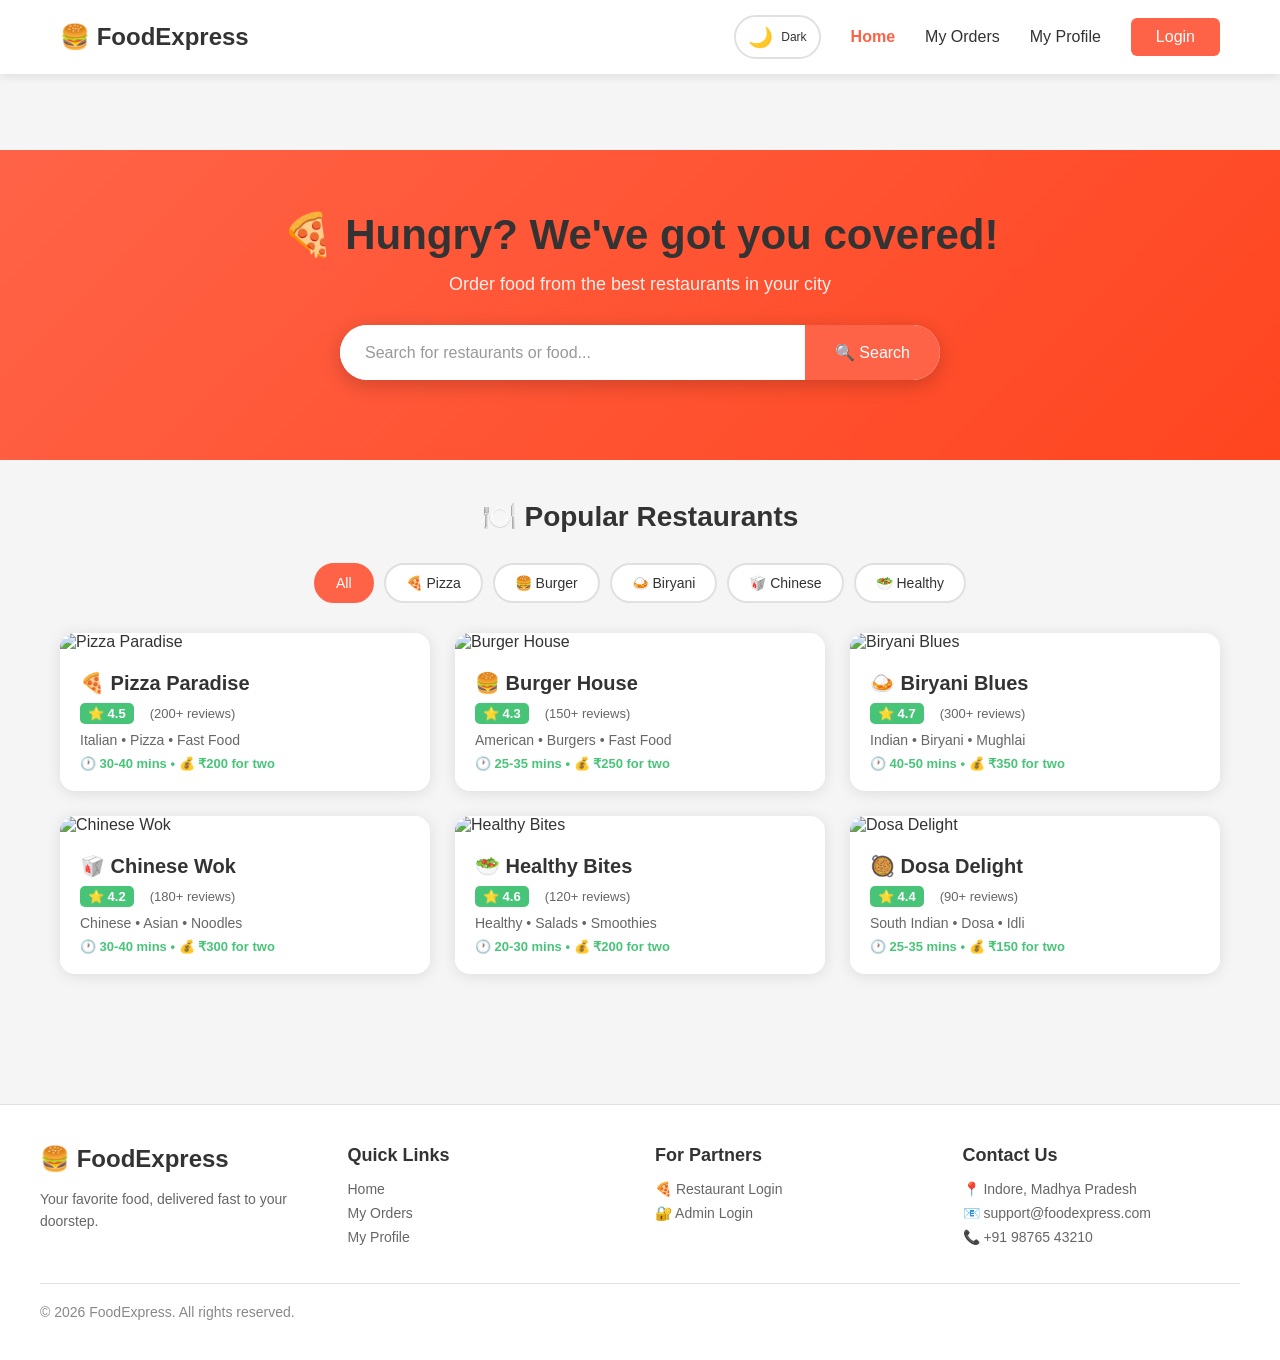
==== commit d1dcdb17: "Add files via upload" ====
--- a/index.html
+++ b/index.html
@@ -3,69 +3,294 @@
 <head>
     <meta charset="UTF-8">
     <meta name="viewport" content="width=device-width, initial-scale=1.0">
-    <title>My Food Delivery App</title>
+    <title>FoodExpress - Food Delivery</title>
     <link rel="stylesheet" href="style.css">
-    <link rel="stylesheet" href="notification-styles.css">
     <link rel="stylesheet" href="dark-mode.css">
+    <link rel="stylesheet" href="mobile-responsive.css">
+    
+    <!-- Firebase SDK -->
+    <script src="https://www.gstatic.com/firebasejs/9.22.0/firebase-app-compat.js"></script>
+    <script src="https://www.gstatic.com/firebasejs/9.22.0/firebase-auth-compat.js"></script>
+    <script src="https://www.gstatic.com/firebasejs/9.22.0/firebase-firestore-compat.js"></script>
+    
+    <style>
+        /* Hero Section */
+        .hero {
+            background: linear-gradient(135deg, #ff6347 0%, #ff4520 100%);
+            color: white;
+            padding: 60px 20px;
+            text-align: center;
+            margin-top: 70px;
+        }
+
+        .hero h1 {
+            font-size: 42px;
+            margin-bottom: 15px;
+        }
+
+        .hero p {
+            font-size: 18px;
+            opacity: 0.9;
+            margin-bottom: 30px;
+        }
+
+        /* Search Bar */
+        .search-container {
+            max-width: 600px;
+            margin: 0 auto;
+        }
+
+        .search-bar {
+            display: flex;
+            background: white;
+            border-radius: 50px;
+            overflow: hidden;
+            box-shadow: 0 5px 20px rgba(0,0,0,0.2);
+        }
+
+        .search-bar input {
+            flex: 1;
+            padding: 18px 25px;
+            border: none;
+            font-size: 16px;
+            outline: none;
+        }
+
+        .search-bar button {
+            background: #ff6347;
+            color: white;
+            border: none;
+            padding: 18px 30px;
+            font-size: 16px;
+            cursor: pointer;
+        }
+
+        .search-bar button:hover {
+            background: #ff4520;
+        }
+
+        /* Main Container */
+        .container {
+            max-width: 1200px;
+            margin: 0 auto;
+            padding: 40px 20px;
+        }
+
+        .section-title {
+            font-size: 28px;
+            color: var(--text-primary);
+            margin-bottom: 30px;
+            text-align: center;
+        }
+
+        /* Filter Chips */
+        .filter-chips {
+            display: flex;
+            justify-content: center;
+            gap: 10px;
+            margin-bottom: 30px;
+            flex-wrap: wrap;
+        }
+
+        .chip {
+            padding: 10px 20px;
+            background: var(--bg-card);
+            border: 2px solid var(--border-color);
+            border-radius: 25px;
+            cursor: pointer;
+            font-size: 14px;
+            color: var(--text-primary);
+            transition: all 0.3s;
+        }
+
+        .chip:hover, .chip.active {
+            background: #ff6347;
+            color: white;
+            border-color: #ff6347;
+        }
+
+        /* Restaurant Grid */
+        .restaurant-grid {
+            display: grid;
+            grid-template-columns: repeat(auto-fill, minmax(300px, 1fr));
+            gap: 25px;
+        }
+
+        /* Restaurant Card */
+        .restaurant-card-link {
+            text-decoration: none;
+            color: inherit;
+        }
+
+        .restaurant-card {
+            background: var(--bg-card);
+            border-radius: 15px;
+            overflow: hidden;
+            box-shadow: 0 2px 15px var(--shadow-color);
+            transition: transform 0.3s, box-shadow 0.3s;
+            cursor: pointer;
+        }
+
+        .restaurant-card:hover {
+            transform: translateY(-5px);
+            box-shadow: 0 5px 25px var(--shadow-color);
+        }
+
+        .restaurant-card img {
+            width: 100%;
+            height: 180px;
+            object-fit: cover;
+        }
+
+        .card-content {
+            padding: 20px;
+        }
+
+        .card-content h2 {
+            font-size: 20px;
+            color: var(--text-primary);
+            margin-bottom: 8px;
+        }
+
+        .rating {
+            display: flex;
+            align-items: center;
+            gap: 8px;
+            margin-bottom: 8px;
+        }
+
+        .stars {
+            background: #48c479;
+            color: white;
+            padding: 3px 8px;
+            border-radius: 5px;
+            font-size: 13px;
+            font-weight: bold;
+        }
+
+        .reviews {
+            color: var(--text-secondary);
+            font-size: 13px;
+        }
+
+        .cuisine {
+            color: var(--text-secondary);
+            font-size: 14px;
+            margin-bottom: 8px;
+        }
+
+        .delivery {
+            color: var(--text-muted);
+            font-size: 13px;
+        }
+
+        /* Footer */
+        .footer {
+            background: var(--bg-card);
+            padding: 40px 20px;
+            margin-top: 50px;
+            border-top: 1px solid var(--border-color);
+        }
+
+        .footer-container {
+            max-width: 1200px;
+            margin: 0 auto;
+            display: grid;
+            grid-template-columns: repeat(auto-fit, minmax(200px, 1fr));
+            gap: 30px;
+        }
+
+        .footer-column h3, .footer-column h4 {
+            color: var(--text-primary);
+            margin-bottom: 15px;
+        }
+
+        .footer-column p, .footer-links li, .footer-contact li {
+            color: var(--text-secondary);
+            font-size: 14px;
+            margin-bottom: 8px;
+        }
+
+        .footer-links {
+            list-style: none;
+            padding: 0;
+        }
+
+        .footer-links a {
+            color: var(--text-secondary);
+            text-decoration: none;
+        }
+
+        .footer-links a:hover {
+            color: #ff6347;
+        }
+
+        .footer-contact {
+            list-style: none;
+            padding: 0;
+        }
+
+        .footer-bottom {
+            max-width: 1200px;
+            margin: 30px auto 0;
+            padding-top: 20px;
+            border-top: 1px solid var(--border-color);
+            text-align: center;
+            color: var(--text-secondary);
+            font-size: 14px;
+        }
+
+        /* Responsive */
+        @media (max-width: 768px) {
+            .hero {
+                padding: 40px 15px;
+                margin-top: 60px;
+            }
+
+            .hero h1 {
+                font-size: 28px;
+            }
+
+            .hero p {
+                font-size: 16px;
+            }
+
+            .search-bar {
+                flex-direction: column;
+                border-radius: 15px;
+            }
+
+            .search-bar input {
+                border-radius: 15px 15px 0 0;
+            }
+
+            .search-bar button {
+                border-radius: 0 0 15px 15px;
+            }
+
+            .restaurant-grid {
+                grid-template-columns: 1fr;
+            }
+        }
+    </style>
 </head>
 <body>
     <!-- Navigation Bar -->
     <nav class="navbar">
         <div class="nav-container">
-            <div class="logo">
-                🍔 FoodExpress
-            </div>
-            <!-- Theme Toggle -->
-<li class="nav-item">
-    <button class="theme-toggle" onclick="toggleTheme()" title="Toggle Dark/Light Mode">
-        <span class="theme-toggle-icon" id="themeToggleIcon">🌙</span>
-        <span class="theme-toggle-text" id="themeToggleText">Dark</span>
-    </button>
-</li>
+            <div class="logo">🍔 FoodExpress</div>
             <ul class="nav-menu">
                 <li class="nav-item">
-                    <a href="#" class="nav-link active">Home</a>
+                    <button class="theme-toggle" onclick="toggleTheme()">
+                        <span class="theme-toggle-icon" id="themeToggleIcon">🌙</span>
+                        <span class="theme-toggle-text" id="themeToggleText">Dark</span>
+                    </button>
                 </li>
+                <li class="nav-item"><a href="index.html" class="nav-link active">Home</a></li>
+                <li class="nav-item"><a href="orders.html" class="nav-link">My Orders</a></li>
+                <li class="nav-item"><a href="profile.html" class="nav-link">My Profile</a></li>
                 <li class="nav-item">
-                    <a href="#" class="nav-link">Menu</a>
-                </li>
-                <li class="nav-item">
-                    <a href="orders.html" class="nav-link">My Orders</a>
-                </li>
-                <li class="nav-item">
-                    <a href="#" class="nav-link cart">
-                        🛒 Cart <span class="cart-count">0</span>
-                    </a>
-                </li>
-                <!-- Notification Bell -->
-<li class="nav-item">
-    <div class="notification-wrapper">
-        <button class="notification-bell" onclick="toggleNotificationDropdown()">
-            🔔
-            <span class="notification-badge" id="notificationBadge" style="display: none;">0</span>
-        </button>
-        <div class="notification-dropdown" id="notificationDropdown">
-            <div class="notification-header">
-                <h3>🔔 Notifications</h3>
-                <div class="notification-header-actions">
-                    <button class="notification-header-btn" onclick="markAllNotificationsRead()">Mark all read</button>
-                    <button class="notification-header-btn" onclick="clearAllNotifications()">Clear</button>
-                </div>
-            </div>
-            <div class="notification-list" id="notificationList">
-                <!-- Notifications will be loaded here -->
-            </div>
-        </div>
-    </div>
-</li>
-                <li class="nav-item">
-                    <button class="login-btn">Login</button>
-                </li>
-                <li class="nav-item">
-                    <a href="address.html" class="nav-link">My Addresses</a>
-                </li>
-                <li class="nav-item">
-                    <a href="profile.html" class="nav-link">My Profile</a>
+                    <button class="login-btn" onclick="showLoginModal()">Login</button>
                 </li>
             </ul>
             <div class="hamburger">
@@ -76,114 +301,131 @@
         </div>
     </nav>
 
+    <!-- Hero Section -->
+    <section class="hero">
+        <h1>🍕 Hungry? We've got you covered!</h1>
+        <p>Order food from the best restaurants in your city</p>
+        <div class="search-container">
+            <div class="search-bar">
+                <input type="text" id="searchInput" placeholder="Search for restaurants or food...">
+                <button onclick="searchRestaurants()">🔍 Search</button>
+            </div>
+        </div>
+    </section>
+
+    <!-- Main Content -->
     <div class="container">
-        <h1>🍔 Restaurants Near You</h1>
+        <h2 class="section-title">🍽️ Popular Restaurants</h2>
         
-        <!-- Search Bar Section -->
-        <div class="search-section">
-            <div class="search-bar">
-                <input 
-                    type="text" 
-                    id="searchInput" 
-                    placeholder="Search for restaurants or cuisines..."
-                    autocomplete="off"
-                >
-                <button class="search-btn">🔍</button>
-            </div>
-            <div class="filter-chips">
-                <button class="chip active" data-filter="all">All</button>
-                <button class="chip" data-filter="pizza">🍕 Pizza</button>
-                <button class="chip" data-filter="burger">🍔 Burger</button>
-                <button class="chip" data-filter="biryani">🍛 Biryani</button>
-                <button class="chip" data-filter="chinese">🥡 Chinese</button>
-                <button class="chip" data-filter="healthy">🥗 Healthy</button>
-            </div>
-        </div>
-        
-        <div class="restaurant-grid">
-            <!-- Restaurant Card 1 -->
-            <div class="restaurant-card">
-                <img src="https://images.unsplash.com/photo-1513104890138-7c749659a591?w=400" alt="Pizza">
-                <div class="card-content">
-                    <h2>Pizza Paradise</h2>
-                    <div class="rating">
-                        <span class="stars">⭐ 4.5</span>
-                        <span class="time">• 30-40 mins</span>
+        <!-- Filter Chips -->
+        <div class="filter-chips">
+            <span class="chip active" onclick="filterRestaurants('all')">All</span>
+            <span class="chip" onclick="filterRestaurants('pizza')">🍕 Pizza</span>
+            <span class="chip" onclick="filterRestaurants('burger')">🍔 Burger</span>
+            <span class="chip" onclick="filterRestaurants('biryani')">🍛 Biryani</span>
+            <span class="chip" onclick="filterRestaurants('chinese')">🥡 Chinese</span>
+            <span class="chip" onclick="filterRestaurants('healthy')">🥗 Healthy</span>
+        </div>
+
+        <!-- Restaurant Grid -->
+        <div class="restaurant-grid" id="restaurantGrid">
+            
+            <!-- Pizza Paradise -->
+            <a href="restaurant-detail.html?restaurant=pizza-paradise" class="restaurant-card-link" data-category="pizza">
+                <div class="restaurant-card">
+                    <img src="https://images.unsplash.com/photo-1513104890138-7c749659a591?w=500" alt="Pizza Paradise">
+                    <div class="card-content">
+                        <h2>🍕 Pizza Paradise</h2>
+                        <div class="rating">
+                            <span class="stars">⭐ 4.5</span>
+                            <span class="reviews">(200+ reviews)</span>
+                        </div>
+                        <p class="cuisine">Italian • Pizza • Fast Food</p>
+                        <p class="delivery">🕐 30-40 mins • 💰 ₹200 for two</p>
                     </div>
-                    <p class="cuisine">Italian, Fast Food, Pizzas</p>
-                    <p class="delivery">🚚 Free delivery on orders above ₹199</p>
-                </div>
-            </div>
-
-            <!-- Restaurant Card 2 -->
-            <div class="restaurant-card">
-                <img src="https://images.unsplash.com/photo-1567620905732-2d1ec7ab7445?w=400" alt="Burger">
-                <div class="card-content">
-                    <h2>Burger House</h2>
-                    <div class="rating">
-                        <span class="stars">⭐ 4.3</span>
-                        <span class="time">• 25-35 mins</span>
+                </div>
+            </a>
+
+            <!-- Burger House -->
+            <a href="restaurant-detail.html?restaurant=burger-house" class="restaurant-card-link" data-category="burger">
+                <div class="restaurant-card">
+                    <img src="https://images.unsplash.com/photo-1568901346375-23c9450c58cd?w=500" alt="Burger House">
+                    <div class="card-content">
+                        <h2>🍔 Burger House</h2>
+                        <div class="rating">
+                            <span class="stars">⭐ 4.3</span>
+                            <span class="reviews">(150+ reviews)</span>
+                        </div>
+                        <p class="cuisine">American • Burgers • Fast Food</p>
+                        <p class="delivery">🕐 25-35 mins • 💰 ₹250 for two</p>
                     </div>
-                    <p class="cuisine">American, Burgers, Fast Food</p>
-                    <p class="delivery">🚚 Free delivery on orders above ₹149</p>
-                </div>
-            </div>
-
-            <!-- Restaurant Card 3 -->
-            <div class="restaurant-card">
-                <img src="https://images.unsplash.com/photo-1565299624946-b28f40a0ae38?w=400" alt="Biryani">
-                <div class="card-content">
-                    <h2>Biryani Blues</h2>
-                    <div class="rating">
-                        <span class="stars">⭐ 4.7</span>
-                        <span class="time">• 40-50 mins</span>
+                </div>
+            </a>
+
+            <!-- Biryani Blues -->
+            <a href="restaurant-detail.html?restaurant=biryani-blues" class="restaurant-card-link" data-category="biryani">
+                <div class="restaurant-card">
+                    <img src="https://images.unsplash.com/photo-1563379091339-03b21ab4a4f8?w=500" alt="Biryani Blues">
+                    <div class="card-content">
+                        <h2>🍛 Biryani Blues</h2>
+                        <div class="rating">
+                            <span class="stars">⭐ 4.7</span>
+                            <span class="reviews">(300+ reviews)</span>
+                        </div>
+                        <p class="cuisine">Indian • Biryani • Mughlai</p>
+                        <p class="delivery">🕐 40-50 mins • 💰 ₹350 for two</p>
                     </div>
-                    <p class="cuisine">Indian, Biryani, Mughlai</p>
-                    <p class="delivery">🚚 Free delivery on orders above ₹299</p>
-                </div>
-            </div>
-
-            <!-- Restaurant Card 4 -->
-            <div class="restaurant-card">
-                <img src="https://images.unsplash.com/photo-1562059390-a761a084768e?w=400" alt="Chinese">
-                <div class="card-content">
-                    <h2>Dragon Wok</h2>
-                    <div class="rating">
-                        <span class="stars">⭐ 4.2</span>
-                        <span class="time">• 35-45 mins</span>
+                </div>
+            </a>
+
+            <!-- Chinese Wok -->
+            <a href="restaurant-detail.html?restaurant=chinese-wok" class="restaurant-card-link" data-category="chinese">
+                <div class="restaurant-card">
+                    <img src="https://images.unsplash.com/photo-1569718212165-3a8278d5f624?w=500" alt="Chinese Wok">
+                    <div class="card-content">
+                        <h2>🥡 Chinese Wok</h2>
+                        <div class="rating">
+                            <span class="stars">⭐ 4.2</span>
+                            <span class="reviews">(180+ reviews)</span>
+                        </div>
+                        <p class="cuisine">Chinese • Asian • Noodles</p>
+                        <p class="delivery">🕐 30-40 mins • 💰 ₹300 for two</p>
                     </div>
-                    <p class="cuisine">Chinese, Asian, Noodles</p>
-                    <p class="delivery">🚚 Free delivery on orders above ₹199</p>
-                </div>
-            </div>
-
-            <!-- Restaurant Card 5 -->
-            <div class="restaurant-card">
-                <img src="https://images.unsplash.com/photo-1504674900247-0877df9cc836?w=400" alt="Healthy">
-                <div class="card-content">
-                    <h2>Healthy Bites</h2>
-                    <div class="rating">
-                        <span class="stars">⭐ 4.6</span>
-                        <span class="time">• 20-30 mins</span>
+                </div>
+            </a>
+
+            <!-- Healthy Bites -->
+            <a href="restaurant-detail.html?restaurant=healthy-bites" class="restaurant-card-link" data-category="healthy">
+                <div class="restaurant-card">
+                    <img src="https://images.unsplash.com/photo-1512621776951-a57141f2eefd?w=500" alt="Healthy Bites">
+                    <div class="card-content">
+                        <h2>🥗 Healthy Bites</h2>
+                        <div class="rating">
+                            <span class="stars">⭐ 4.6</span>
+                            <span class="reviews">(120+ reviews)</span>
+                        </div>
+                        <p class="cuisine">Healthy • Salads • Smoothies</p>
+                        <p class="delivery">🕐 20-30 mins • 💰 ₹200 for two</p>
                     </div>
-                    <p class="cuisine">Healthy, Salads, Smoothies</p>
-                    <p class="delivery">🚚 Free delivery on orders above ₹179</p>
-                </div>
-            </div>
-
-            <!-- Restaurant Card 6 -->
-            <div class="restaurant-card">
-                <img src="https://images.unsplash.com/photo-1555939594-58d7cb561ad1?w=400" alt="Breakfast">
-                <div class="card-content">
-                    <h2>Breakfast Club</h2>
-                    <div class="rating">
-                        <span class="stars">⭐ 4.4</span>
-                        <span class="time">• 15-25 mins</span>
+                </div>
+            </a>
+
+            <!-- Dosa Delight -->
+            <a href="restaurant-detail.html?restaurant=pizza-paradise" class="restaurant-card-link" data-category="all">
+                <div class="restaurant-card">
+                    <img src="https://images.unsplash.com/photo-1630383249896-424e482df921?w=500" alt="Dosa Delight">
+                    <div class="card-content">
+                        <h2>🥘 Dosa Delight</h2>
+                        <div class="rating">
+                            <span class="stars">⭐ 4.4</span>
+                            <span class="reviews">(90+ reviews)</span>
+                        </div>
+                        <p class="cuisine">South Indian • Dosa • Idli</p>
+                        <p class="delivery">🕐 25-35 mins • 💰 ₹150 for two</p>
                     </div>
-                    <p class="cuisine">Breakfast, Cafe, Continental</p>
-                    <p class="delivery">🚚 Free delivery on orders above ₹99</p>
-                </div>
-            </div>
+                </div>
+            </a>
+
         </div>
     </div>
 
@@ -192,128 +434,97 @@
         <div class="footer-container">
             <div class="footer-column">
                 <h3>🍔 FoodExpress</h3>
-                <p>Your favorite food, delivered fast to your doorstep. Order from the best restaurants in your area.</p>
-                <div class="social-links">
-                    <a href="#" class="social-icon">📘</a>
-                    <a href="#" class="social-icon">📷</a>
-                    <a href="#" class="social-icon">🐦</a>
-                    <a href="#" class="social-icon">📺</a>
-                </div>
-            </div>
-
+                <p>Your favorite food, delivered fast to your doorstep.</p>
+            </div>
             <div class="footer-column">
                 <h4>Quick Links</h4>
                 <ul class="footer-links">
-                    <li><a href="#">About Us</a></li>
-                    <li><a href="#">Contact</a></li>
-                    <li><a href="#">Partner With Us</a></li>
-                    <li><a href="#">Careers</a></li>
-                    <li><a href="#">Blog</a></li>
+                    <li><a href="index.html">Home</a></li>
+                    <li><a href="orders.html">My Orders</a></li>
+                    <li><a href="profile.html">My Profile</a></li>
                 </ul>
             </div>
-
             <div class="footer-column">
-                <h4>For Restaurants</h4>
+                <h4>For Partners</h4>
                 <ul class="footer-links">
-                    <li><a href="#">Add Restaurant</a></li>
-                    <li><a href="#">Restaurant Login</a></li>
-                    <li><a href="#">Business Support</a></li>
-                    <li><a href="#">Advertise</a></li>
+                    <li><a href="restaurant-panel.html">🍕 Restaurant Login</a></li>
+                    <li><a href="admin.html">🔐 Admin Login</a></li>
                 </ul>
             </div>
-
             <div class="footer-column">
                 <h4>Contact Us</h4>
                 <ul class="footer-contact">
                     <li>📍 Indore, Madhya Pradesh</li>
                     <li>📧 support@foodexpress.com</li>
                     <li>📞 +91 98765 43210</li>
-                    <li>⏰ 24/7 Available</li>
                 </ul>
             </div>
-
-            <!-- Add this inside your footer-column or create a new one -->
-             <div class="footer-column">
-                <h4>Admin</h4>
-                <ul class="footer-links">
-                    <li><a href="admin.html">👤 User Management</a></li>
-                </ul>
-             </div>
-
-
-        </div>
-
+        </div>
         <div class="footer-bottom">
             <p>&copy; 2026 FoodExpress. All rights reserved.</p>
-            <div class="footer-bottom-links">
-                <a href="#">Privacy Policy</a>
-                <a href="#">Terms of Service</a>
-                <a href="#">Refund Policy</a>
-            </div>
         </div>
     </footer>
 
     <!-- Login Modal -->
-    <div id="loginModal" class="modal" style="display: none;">
-        <div class="modal-content login-modal-content">
-            <div class="modal-header">
-                <h2>Login / Sign Up</h2>
-                <span class="close" onclick="closeLoginModal()">&times;</span>
-            </div>
+    <div id="loginModal" class="modal" style="display: none; position: fixed; top: 0; left: 0; width: 100%; height: 100%; background: rgba(0,0,0,0.6); z-index: 100000; align-items: center; justify-content: center;">
+        <div style="background: var(--bg-card, white); border-radius: 20px; padding: 30px; width: 90%; max-width: 400px;">
+            <div style="display: flex; justify-content: space-between; align-items: center; margin-bottom: 20px;">
+                <h2 style="margin: 0; color: var(--text-primary);">Login / Sign Up</h2>
+                <button onclick="closeLoginModal()" style="background: none; border: none; font-size: 24px; cursor: pointer;">&times;</button>
+            </div>
+            <form onsubmit="event.preventDefault();">
+                <input type="email" id="loginEmail" placeholder="Email" required style="width: 100%; padding: 15px; margin-bottom: 15px; border: 2px solid var(--border-color); border-radius: 10px; font-size: 16px; box-sizing: border-box;">
+                <input type="password" id="loginPassword" placeholder="Password" required style="width: 100%; padding: 15px; margin-bottom: 15px; border: 2px solid var(--border-color); border-radius: 10px; font-size: 16px; box-sizing: border-box;">
+                <div style="display: flex; gap: 10px;">
+                    <button type="button" onclick="signInWithEmail()" style="flex: 1; padding: 15px; background: #ff6347; color: white; border: none; border-radius: 10px; font-size: 16px; cursor: pointer;">Login</button>
+                    <button type="button" onclick="signUpWithEmail()" style="flex: 1; padding: 15px; background: white; color: #ff6347; border: 2px solid #ff6347; border-radius: 10px; font-size: 16px; cursor: pointer;">Sign Up</button>
+                </div>
+            </form>
+        </div>
+    </div>
+
+    <script src="firebase-config.js"></script>
+    <script src="firebase-auth.js"></script>
+    <script src="dark-mode.js"></script>
+    <script src="mobile-menu.js"></script>
+    
+    <script>
+        // Filter restaurants
+        function filterRestaurants(category) {
+            // Update active chip
+            document.querySelectorAll('.chip').forEach(chip => chip.classList.remove('active'));
+            event.target.classList.add('active');
             
-            <div class="modal-body">
-                <!-- Google Sign In Button -->
-                
-                
-                <!-- Email/Password Form -->
-                <form id="loginForm" onsubmit="event.preventDefault();">
-                    <input type="email" id="loginEmail" placeholder="Email" required>
-                    <input type="password" id="loginPassword" placeholder="Password (min 6 characters)" required>
-                    
-                    <div class="login-buttons">
-                        <button type="button" class="login-submit-btn" onclick="signInWithEmail()">Login</button>
-                        <button type="button" class="signup-submit-btn" onclick="signUpWithEmail()">Sign Up</button>
-                    </div>
-                </form>
-                
-                <p class="login-note">By continuing, you agree to our Terms of Service and Privacy Policy</p>
-            </div>
-        </div>
-    </div>
-
-<!-- Login Modal -->
-    <div id="loginModal" class="modal" style="display: none;">
-        <div class="modal-content login-modal-content">
-            <div class="modal-header">
-                <h2>Login / Sign Up</h2>
-                <span class="close" onclick="closeLoginModal()">&times;</span>
-            </div>
+            // Filter cards
+            const cards = document.querySelectorAll('.restaurant-card-link');
+            cards.forEach(card => {
+                if (category === 'all' || card.dataset.category === category) {
+                    card.style.display = 'block';
+                } else {
+                    card.style.display = 'none';
+                }
+            });
+        }
+
+        // Search restaurants
+        function searchRestaurants() {
+            const query = document.getElementById('searchInput').value.toLowerCase();
+            const cards = document.querySelectorAll('.restaurant-card-link');
             
-            <div class="modal-body">
-                <p style="color: #666; margin-bottom: 20px; font-size: 14px;">
-                    Create an account or login to save your orders and cart
-                </p>
-                
-                <!-- Email/Password Form -->
-                <form id="loginForm" onsubmit="event.preventDefault();">
-                    <input type="email" id="loginEmail" placeholder="Email" required>
-                    <input type="password" id="loginPassword" placeholder="Password (min 6 characters)" required>
-                    
-                    <div class="login-buttons">
-                        <button type="button" class="login-submit-btn" onclick="signInWithEmail()">Login</button>
-                        <button type="button" class="signup-submit-btn" onclick="signUpWithEmail()">Sign Up</button>
-                    </div>
-                </form>
-                
-                <p class="login-note">Your data is stored locally in your browser</p>
-            </div>
-        </div>
-    </div>
-
-    <!-- Simple Auth System (No Firebase!) -->
-    <script src="auth.js"></script>
-    <script src="script.js"></script>
-    <script src="notifications.js"></script>
-    <script src="dark-mode.js"></script>
+            cards.forEach(card => {
+                const text = card.textContent.toLowerCase();
+                if (text.includes(query)) {
+                    card.style.display = 'block';
+                } else {
+                    card.style.display = 'none';
+                }
+            });
+        }
+
+        // Search on Enter key
+        document.getElementById('searchInput').addEventListener('keypress', function(e) {
+            if (e.key === 'Enter') searchRestaurants();
+        });
+    </script>
 </body>
-</html>   
+</html>
--- a/mobile-responsive.css
+++ b/mobile-responsive.css
@@ -0,0 +1,710 @@
+/* ==================== MOBILE RESPONSIVE STYLES ==================== */
+
+/* ==================== NAVBAR ==================== */
+.hamburger {
+    display: none;
+    flex-direction: column;
+    cursor: pointer;
+    padding: 10px;
+    z-index: 100001;
+}
+
+.hamburger span {
+    width: 25px;
+    height: 3px;
+    background-color: var(--text-primary, #333);
+    margin: 3px 0;
+    border-radius: 3px;
+    transition: all 0.3s ease;
+}
+
+/* Hamburger animation when active */
+.hamburger.active span:nth-child(1) {
+    transform: rotate(45deg) translate(5px, 5px);
+}
+
+.hamburger.active span:nth-child(2) {
+    opacity: 0;
+}
+
+.hamburger.active span:nth-child(3) {
+    transform: rotate(-45deg) translate(7px, -6px);
+}
+
+/* ==================== MOBILE BREAKPOINT ==================== */
+@media (max-width: 992px) {
+    /* Navbar */
+    .navbar {
+        padding: 10px 0;
+    }
+
+    .nav-container {
+        padding: 0 15px;
+    }
+
+    .logo {
+        font-size: 20px;
+    }
+
+    .hamburger {
+        display: flex;
+    }
+
+    .nav-menu {
+        position: fixed;
+        top: 0;
+        right: -100%;
+        width: 280px;
+        height: 100vh;
+        background-color: var(--bg-card, #fff);
+        flex-direction: column;
+        align-items: flex-start;
+        padding: 80px 20px 30px;
+        box-shadow: -5px 0 20px rgba(0, 0, 0, 0.1);
+        transition: right 0.3s ease;
+        z-index: 100000;
+        overflow-y: auto;
+        gap: 0;
+    }
+
+    .nav-menu.active {
+        right: 0;
+    }
+
+    .nav-item {
+        width: 100%;
+        margin: 0;
+    }
+
+    .nav-link {
+        display: block;
+        padding: 15px 10px;
+        font-size: 16px;
+        border-bottom: 1px solid var(--border-color, #eee);
+        width: 100%;
+    }
+
+    .nav-link.cart {
+        display: flex;
+        align-items: center;
+        gap: 10px;
+    }
+
+    .login-btn {
+        width: 100%;
+        margin-top: 10px;
+        padding: 15px;
+        font-size: 16px;
+    }
+
+    .theme-toggle {
+        width: 100%;
+        justify-content: center;
+        margin: 10px 0;
+        padding: 12px;
+    }
+
+    .notification-wrapper {
+        width: 100%;
+    }
+
+    .notification-bell {
+        width: 100%;
+        display: flex;
+        justify-content: center;
+        padding: 15px;
+        font-size: 20px;
+    }
+
+    .notification-dropdown {
+        position: fixed;
+        top: 0;
+        left: 0;
+        right: 0;
+        bottom: 0;
+        width: 100%;
+        max-height: 100vh;
+        border-radius: 0;
+    }
+
+    /* Mobile menu overlay */
+    .menu-overlay {
+        display: none;
+        position: fixed;
+        top: 0;
+        left: 0;
+        width: 100%;
+        height: 100%;
+        background: rgba(0, 0, 0, 0.5);
+        z-index: 99999;
+    }
+
+    .menu-overlay.active {
+        display: block;
+    }
+}
+
+/* ==================== SMALL MOBILE ==================== */
+@media (max-width: 768px) {
+    /* Container */
+    .container {
+        padding: 15px;
+        margin-top: 70px;
+    }
+
+    .container h1 {
+        font-size: 24px;
+        text-align: center;
+    }
+
+    /* Search Section */
+    .search-section {
+        padding: 15px 0;
+    }
+
+    .search-bar {
+        flex-direction: column;
+        gap: 10px;
+    }
+
+    .search-bar input {
+        width: 100%;
+        padding: 15px;
+        font-size: 16px;
+        border-radius: 10px;
+    }
+
+    .search-btn {
+        width: 100%;
+        padding: 15px;
+        border-radius: 10px;
+    }
+
+    /* Filter Chips */
+    .filter-chips {
+        display: flex;
+        overflow-x: auto;
+        gap: 10px;
+        padding: 10px 0;
+        -webkit-overflow-scrolling: touch;
+        scrollbar-width: none;
+    }
+
+    .filter-chips::-webkit-scrollbar {
+        display: none;
+    }
+
+    .chip {
+        flex-shrink: 0;
+        padding: 10px 18px;
+        font-size: 14px;
+        white-space: nowrap;
+    }
+
+    /* Restaurant Grid */
+    .restaurant-grid {
+        grid-template-columns: 1fr;
+        gap: 20px;
+    }
+
+    .restaurant-card {
+        border-radius: 15px;
+    }
+
+    .restaurant-card img {
+        height: 180px;
+    }
+
+    .card-content {
+        padding: 15px;
+    }
+
+    .card-content h2 {
+        font-size: 18px;
+    }
+
+    .rating {
+        flex-wrap: wrap;
+        gap: 5px;
+    }
+
+    .cuisine {
+        font-size: 13px;
+    }
+
+    .delivery {
+        font-size: 12px;
+    }
+
+    /* Restaurant Detail Page */
+    .restaurant-header {
+        padding: 20px 15px;
+        margin-top: 60px;
+    }
+
+    .restaurant-header-content {
+        flex-direction: column;
+        text-align: center;
+    }
+
+    .restaurant-header-image {
+        width: 100%;
+        max-width: 300px;
+        margin: 0 auto;
+    }
+
+    .restaurant-info h1 {
+        font-size: 24px;
+    }
+
+    .restaurant-meta {
+        justify-content: center;
+        flex-wrap: wrap;
+    }
+
+    /* Menu Layout */
+    .menu-layout {
+        flex-direction: column;
+        gap: 20px;
+    }
+
+    .menu-section {
+        width: 100%;
+    }
+
+    .section-title {
+        font-size: 20px;
+    }
+
+    /* Menu Items */
+    .menu-item {
+        flex-direction: column;
+        padding: 15px;
+        gap: 15px;
+    }
+
+    .menu-item-info {
+        width: 100%;
+    }
+
+    .menu-item-info h3 {
+        font-size: 16px;
+    }
+
+    .menu-item-image {
+        width: 100%;
+        display: flex;
+        justify-content: center;
+        align-items: center;
+        gap: 15px;
+    }
+
+    .menu-item-image img {
+        width: 100px;
+        height: 100px;
+        border-radius: 10px;
+    }
+
+    .add-btn {
+        padding: 10px 30px;
+        font-size: 14px;
+    }
+
+    /* Cart Summary - Fixed at Bottom on Mobile */
+    .cart-summary {
+        position: fixed;
+        bottom: 0;
+        left: 0;
+        right: 0;
+        width: 100%;
+        max-height: 60vh;
+        border-radius: 20px 20px 0 0;
+        box-shadow: 0 -5px 20px rgba(0, 0, 0, 0.15);
+        z-index: 9999;
+        transform: translateY(calc(100% - 70px));
+        transition: transform 0.3s ease;
+    }
+
+    .cart-summary.expanded {
+        transform: translateY(0);
+    }
+
+    .cart-summary h3 {
+        padding: 20px;
+        margin: 0;
+        cursor: pointer;
+        display: flex;
+        justify-content: space-between;
+        align-items: center;
+        border-bottom: 1px solid var(--border-color, #eee);
+    }
+
+    .cart-summary h3::after {
+        content: '▲';
+        font-size: 12px;
+        transition: transform 0.3s;
+    }
+
+    .cart-summary.expanded h3::after {
+        transform: rotate(180deg);
+    }
+
+    #cartItems {
+        max-height: 200px;
+        overflow-y: auto;
+        padding: 15px;
+    }
+
+    .cart-total {
+        padding: 15px;
+    }
+
+    .checkout-btn {
+        width: calc(100% - 30px);
+        margin: 0 15px 15px;
+        padding: 15px;
+        font-size: 16px;
+    }
+
+    /* Add padding to menu section for cart */
+    .menu-section {
+        padding-bottom: 100px;
+    }
+
+    /* Reviews Section */
+    .reviews-section {
+        padding: 20px 15px;
+        margin-top: 20px;
+    }
+
+    .reviews-header {
+        flex-direction: column;
+        text-align: center;
+        gap: 15px;
+    }
+
+    .overall-rating {
+        width: 100%;
+        justify-content: center;
+    }
+
+    .write-review-btn {
+        width: 100%;
+    }
+
+    .review-card {
+        padding: 15px 0;
+    }
+
+    .review-header {
+        flex-direction: column;
+        gap: 10px;
+    }
+
+    /* Orders Page */
+    .orders-container {
+        padding: 15px;
+        margin-top: 70px;
+    }
+
+    .orders-header h1 {
+        font-size: 24px;
+    }
+
+    .order-card {
+        border-radius: 15px;
+    }
+
+    .order-header {
+        flex-direction: column;
+        text-align: center;
+        gap: 10px;
+    }
+
+    .order-body {
+        padding: 15px;
+    }
+
+    .order-footer {
+        flex-direction: column;
+        gap: 15px;
+        text-align: center;
+    }
+
+    .order-address {
+        max-width: 100%;
+    }
+
+    .reorder-btn {
+        width: 100%;
+    }
+
+    /* Address Page */
+    .address-container {
+        padding: 15px;
+        margin-top: 70px;
+    }
+
+    .address-card {
+        padding: 15px;
+    }
+
+    .address-actions {
+        flex-direction: column;
+        gap: 10px;
+    }
+
+    .address-actions button {
+        width: 100%;
+    }
+
+    /* Profile Page */
+    .profile-container {
+        padding: 15px;
+        margin-top: 70px;
+    }
+
+    .profile-header h1 {
+        font-size: 24px;
+    }
+
+    .profile-card-header {
+        padding: 20px;
+    }
+
+    .profile-avatar {
+        width: 70px;
+        height: 70px;
+        font-size: 30px;
+    }
+
+    .profile-name {
+        font-size: 20px;
+    }
+
+    .stats-grid {
+        grid-template-columns: 1fr;
+    }
+
+    .stat-item {
+        border-right: none;
+        border-bottom: 1px solid var(--border-color, #eee);
+    }
+
+    .stat-item:last-child {
+        border-bottom: none;
+    }
+
+    .quick-links {
+        grid-template-columns: 1fr;
+    }
+
+    .profile-card-body {
+        padding: 15px;
+    }
+
+    .profile-btn {
+        width: 100%;
+    }
+
+    /* Modals */
+    .modal-content {
+        width: 95%;
+        max-width: none;
+        margin: 10px;
+        max-height: 90vh;
+        overflow-y: auto;
+        border-radius: 15px;
+    }
+
+    .modal-header {
+        padding: 15px 20px;
+        position: sticky;
+        top: 0;
+        background: var(--bg-card, #fff);
+        z-index: 10;
+    }
+
+    .modal-body {
+        padding: 20px;
+    }
+
+    .modal-body input,
+    .modal-body textarea,
+    .modal-body select {
+        font-size: 16px;
+        padding: 15px;
+    }
+
+    .login-buttons {
+        flex-direction: column;
+        gap: 10px;
+    }
+
+    .login-buttons button {
+        width: 100%;
+        padding: 15px;
+    }
+
+    /* Review Modal */
+    .review-modal-content {
+        width: 95%;
+        margin: 10px;
+    }
+
+    .star-rating-input span {
+        font-size: 35px;
+    }
+
+    /* Profile Modals */
+    .profile-modal-content {
+        width: 95%;
+        margin: 10px;
+    }
+
+    /* Footer */
+    .footer {
+        padding: 30px 15px 20px;
+    }
+
+    .footer-container {
+        flex-direction: column;
+        gap: 30px;
+    }
+
+    .footer-column {
+        text-align: center;
+    }
+
+    .footer-bottom {
+        flex-direction: column;
+        gap: 15px;
+        text-align: center;
+    }
+
+    .footer-bottom-links {
+        flex-wrap: wrap;
+        justify-content: center;
+    }
+
+    /* Admin Page */
+    .admin-container {
+        padding: 15px;
+        margin-top: 70px;
+    }
+
+    .admin-header h1 {
+        font-size: 24px;
+    }
+
+    .users-table {
+        display: block;
+        overflow-x: auto;
+    }
+
+    .users-table th,
+    .users-table td {
+        padding: 10px;
+        font-size: 13px;
+    }
+}
+
+/* ==================== EXTRA SMALL MOBILE ==================== */
+@media (max-width: 480px) {
+    .logo {
+        font-size: 18px;
+    }
+
+    .container h1 {
+        font-size: 20px;
+    }
+
+    .restaurant-card img {
+        height: 150px;
+    }
+
+    .card-content h2 {
+        font-size: 16px;
+    }
+
+    .menu-item-image img {
+        width: 80px;
+        height: 80px;
+    }
+
+    .order-timeline {
+        display: none;
+    }
+
+    .notification-dropdown {
+        width: 100%;
+    }
+
+    /* Payment Button */
+    .pay-online-btn {
+        padding: 15px !important;
+        font-size: 14px !important;
+    }
+}
+
+/* ==================== TOUCH IMPROVEMENTS ==================== */
+@media (hover: none) and (pointer: coarse) {
+    /* Larger touch targets */
+    .nav-link,
+    .chip,
+    .add-btn,
+    .login-btn,
+    button {
+        min-height: 44px;
+    }
+
+    /* Remove hover effects on touch devices */
+    .restaurant-card:hover {
+        transform: none;
+    }
+
+    .menu-item:hover {
+        background: transparent;
+    }
+
+    /* Active states for touch */
+    .restaurant-card:active {
+        transform: scale(0.98);
+    }
+
+    .add-btn:active,
+    .login-btn:active,
+    .chip:active {
+        transform: scale(0.95);
+    }
+}
+
+/* ==================== LANDSCAPE MOBILE ==================== */
+@media (max-height: 500px) and (orientation: landscape) {
+    .modal-content {
+        max-height: 95vh;
+    }
+
+    .cart-summary {
+        max-height: 80vh;
+    }
+
+    .nav-menu {
+        padding-top: 60px;
+    }
+}
+
+/* ==================== SAFE AREA (NOTCH) ==================== */
+@supports (padding-top: env(safe-area-inset-top)) {
+    .navbar {
+        padding-top: env(safe-area-inset-top);
+    }
+
+    .cart-summary {
+        padding-bottom: env(safe-area-inset-bottom);
+    }
+
+    .modal-content {
+        padding-bottom: env(safe-area-inset-bottom);
+    }
+}
